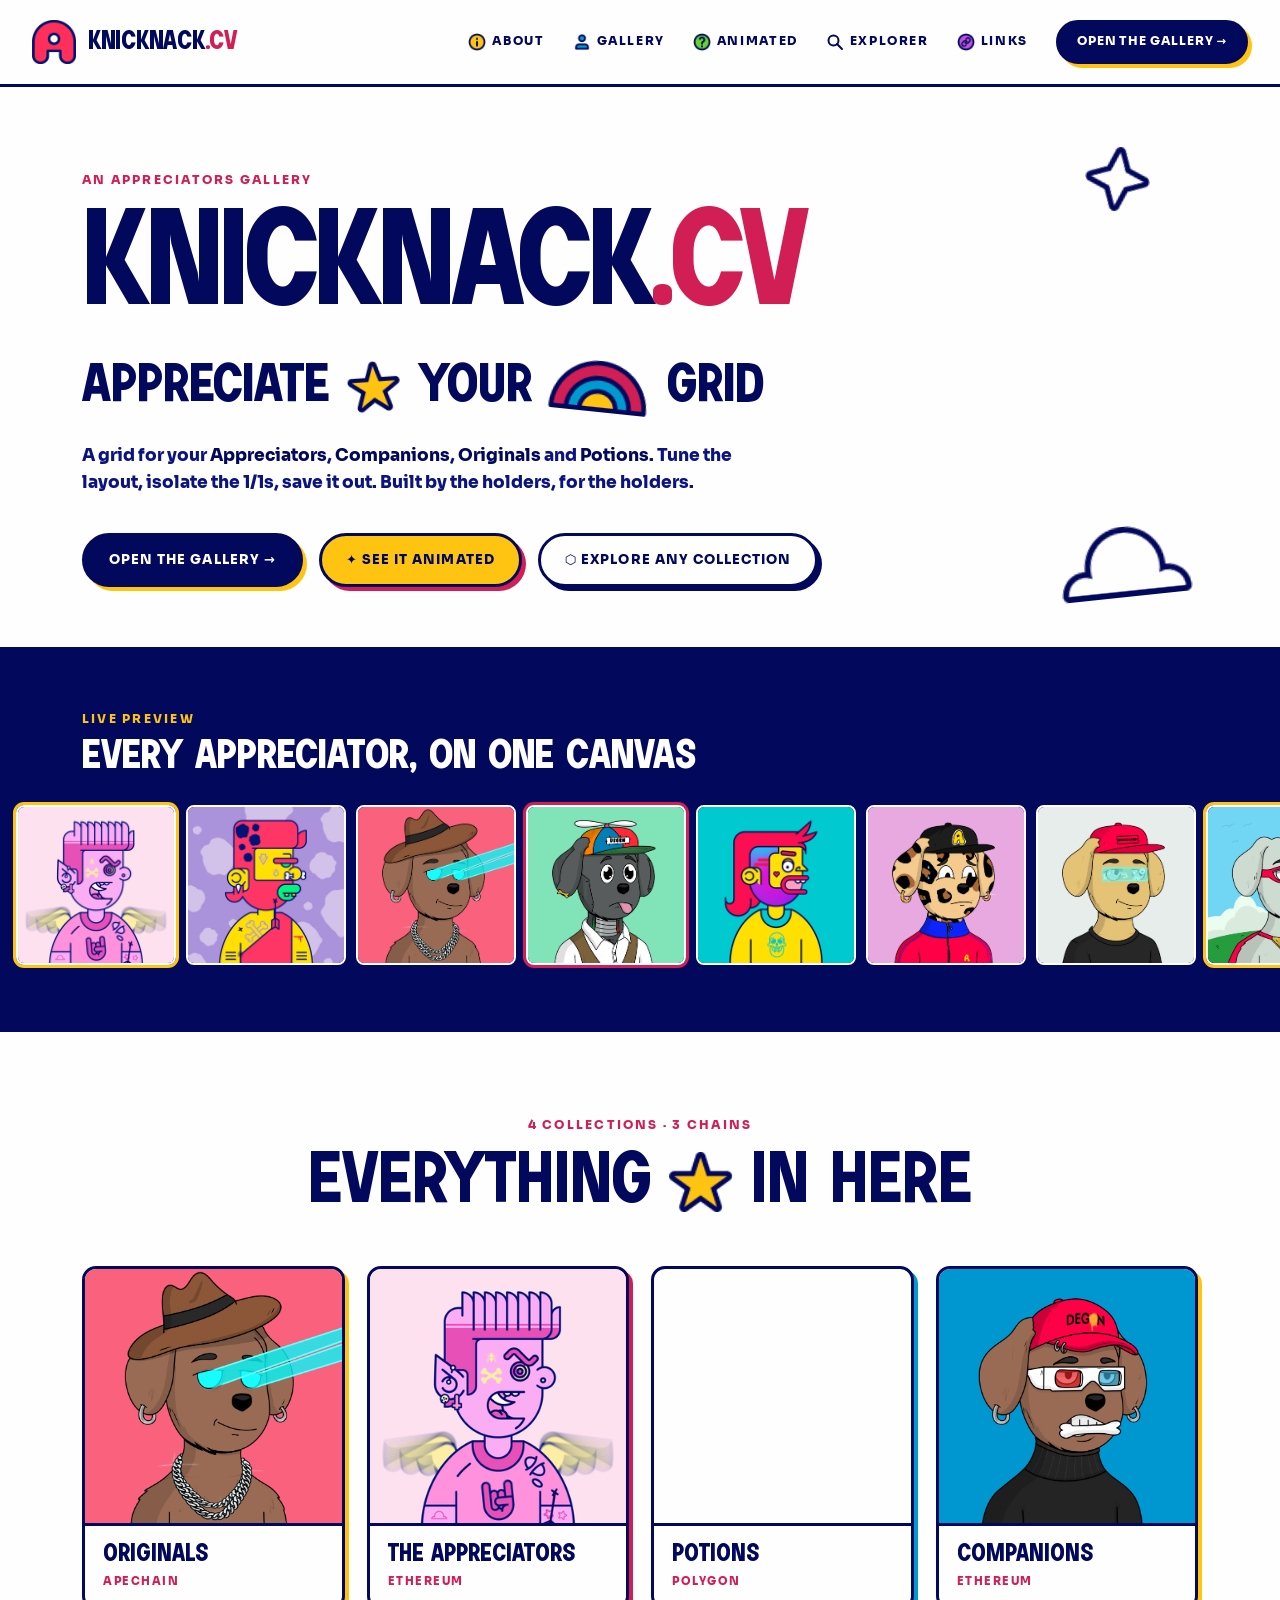
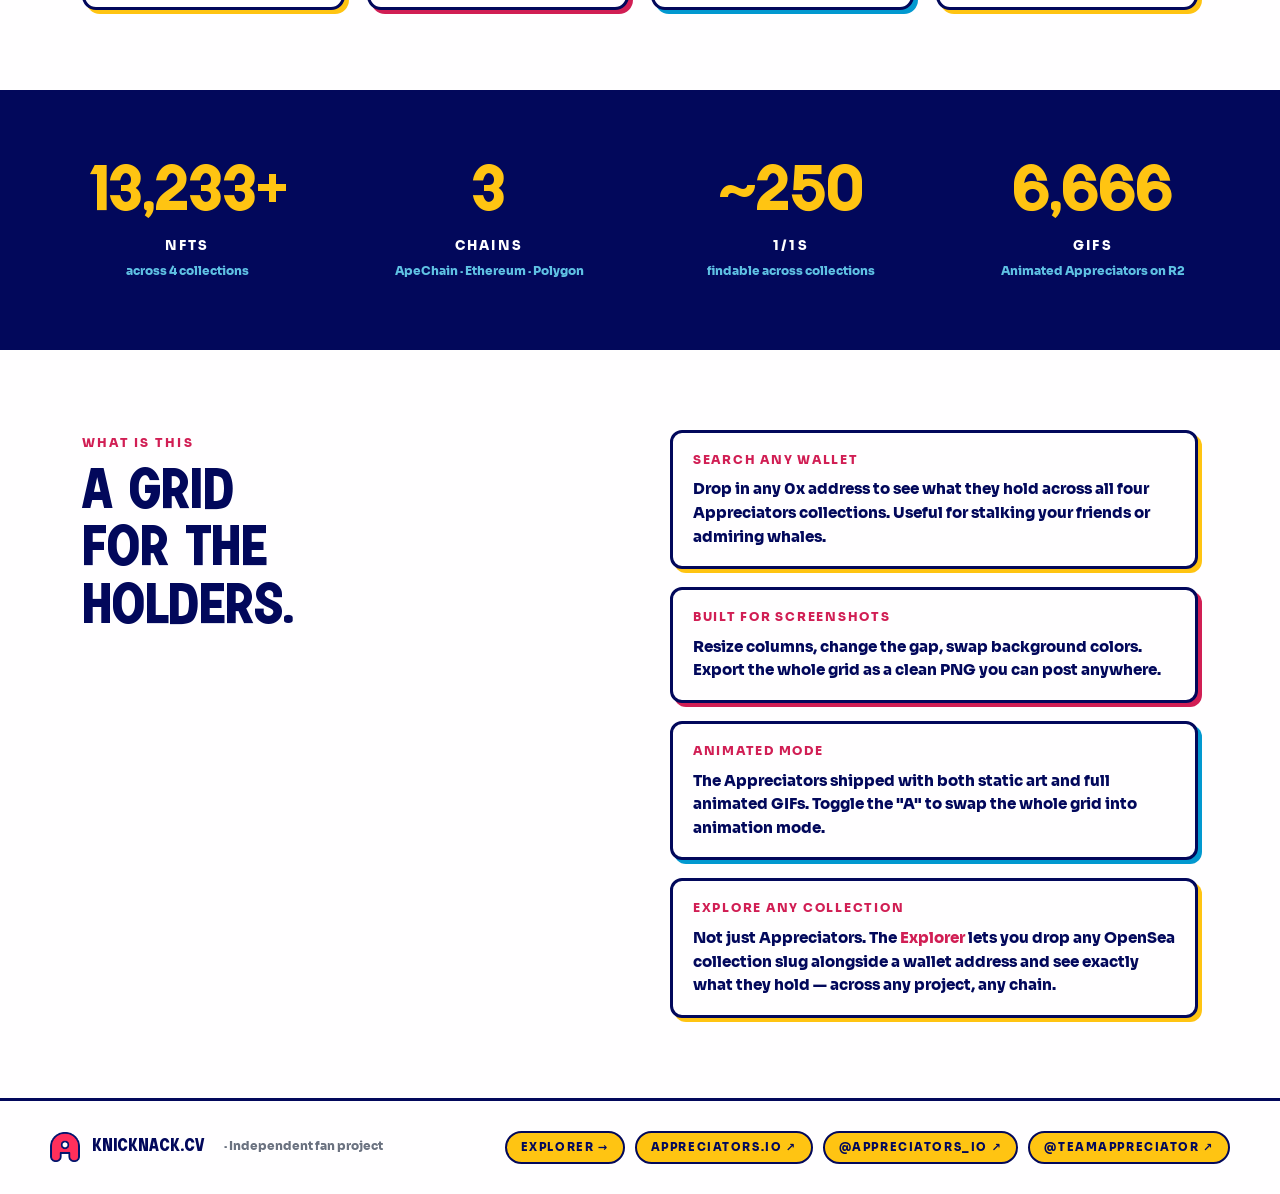
==== deploy/index.html @ 84bac40e "created explorer.html for any collection and now include the deploy folder" ====
<!DOCTYPE html>
<html lang="en">
<head>
  <meta charset="UTF-8">
  <meta name="viewport" content="width=device-width, initial-scale=1">
  <title>knicknack.cv — Appreciate Your Grid</title>
  <meta name="description" content="A grid for your Appreciators, Companions, Originals and Potions. Tune the layout, isolate the 1/1s, save it out.">
  <meta property="og:title" content="knicknack.cv — Appreciate Your Grid">
  <meta property="og:description" content="A community gallery for the Appreciators NFT collections, across ApeChain, Ethereum, and Polygon.">

  <link rel="stylesheet" href="colors_and_type.css">

  <style>
    :root {
      --navy:        #02085b;
      --navy-soft:   #0a1380;
      --sky:         #0299d0;
      --sky-soft:    #5fc1e3;
      --yellow:      #ffc412;
      --yellow-soft: #ffe07a;
      --magenta:     #d11e54;
      --magenta-soft:#e36488;
      --green:       #64d32e;
      --cream:       #fffeff;
      --white:       #ffffff;
      --grey-100:    #f3f4f6;
      --grey-200:    #e5e7eb;
      --grey-400:    #9ca3af;
      --grey-600:    #6b7280;

      --sh:     4px 4px 0 0 var(--navy);
      --sh-yel: 4px 4px 0 0 var(--yellow);
      --sh-mag: 4px 4px 0 0 var(--magenta);
      --sh-sky: 4px 4px 0 0 var(--sky);
      --sh-lg:  6px 6px 0 0 var(--navy);
    }

    *, *::before, *::after { box-sizing: border-box; margin: 0; padding: 0; }
    html { scroll-behavior: smooth; }
    body {
      background: var(--cream);
      color: var(--navy);
      font-family: var(--font-body);
      font-weight: 500;
      line-height: 1.5;
      min-height: 100vh;
    }
    img { display: block; max-width: 100%; }

    /* ── Sticker button ─────────────────────────────── */
    .sticker-btn {
      display: inline-flex; align-items: center; gap: 8px;
      padding: 14px 24px;
      border-radius: 999px;
      border: 3px solid var(--navy);
      font-family: var(--font-body);
      font-size: 0.82rem;
      font-weight: 800;
      letter-spacing: 0.08em;
      text-transform: uppercase;
      cursor: pointer;
      text-decoration: none;
      transition: transform 0.12s, box-shadow 0.12s;
      white-space: nowrap;
    }
    .sticker-btn--navy {
      background: var(--navy);
      color: var(--cream);
      box-shadow: var(--sh-yel);
    }
    .sticker-btn--navy:hover {
      transform: translate(-2px, -2px);
      box-shadow: 6px 6px 0 0 var(--yellow);
    }
    .sticker-btn--yellow {
      background: var(--yellow);
      color: var(--navy);
      box-shadow: var(--sh-mag);
    }
    .sticker-btn--yellow:hover {
      transform: translate(-2px, -2px);
      box-shadow: 6px 6px 0 0 var(--magenta);
    }
    .sticker-btn--cream {
      background: var(--cream);
      color: var(--navy);
      box-shadow: var(--sh);
    }
    .sticker-btn--cream:hover {
      transform: translate(-2px, -2px);
      box-shadow: 6px 6px 0 0 var(--navy);
    }

    .eyebrow {
      display: inline-block;
      font-family: var(--font-body);
      font-weight: 800;
      font-size: 0.78rem;
      letter-spacing: 0.18em;
      text-transform: uppercase;
      color: var(--magenta);
    }
    .eyebrow--yellow { color: var(--yellow); }
    .eyebrow--sky    { color: var(--sky); }

    /* ── NAV ────────────────────────────────────────── */
    .nav {
      padding: 20px 32px;
      display: flex; align-items: center; justify-content: space-between;
      border-bottom: 3px solid var(--navy);
      background: var(--cream);
      flex-wrap: wrap;
      gap: 16px;
      position: sticky;
      top: 0;
      z-index: 50;
    }
    .nav-brand { display: flex; align-items: center; gap: 12px; }
    .nav-brand img { width: 44px; height: 44px; }
    .nav-brand .wordmark {
      font-family: var(--font-display);
      font-weight: 700;
      font-size: 1.65rem;
      color: var(--navy);
      letter-spacing: -0.01em;
      line-height: 1;
    }
    .nav-brand .wordmark .accent { color: var(--magenta); }
    .nav-links {
      display: flex; align-items: center; gap: 28px;
      flex-wrap: wrap;
    }
    .nav-link {
      display: inline-flex; align-items: center; gap: 6px;
      color: var(--navy);
      font-family: var(--font-body);
      font-size: 0.72rem;
      font-weight: 800;
      letter-spacing: 0.14em;
      text-transform: uppercase;
      text-decoration: none;
      transition: color 0.12s;
    }
    .nav-link:hover { color: var(--magenta); }
    .nav-link img, .nav-link svg { width: 18px; height: 18px; }

    /* ── Section helper ─────────────────────────────── */
    .section {
      padding: 80px 32px;
      max-width: 1180px;
      margin: 0 auto;
    }

    /* ── HERO ───────────────────────────────────────── */
    .hero { position: relative; padding-bottom: 60px; }
    .sticker-bg {
      position: absolute;
      pointer-events: none;
      z-index: 0;
    }
    .sticker-bg--star {
      top: 60px; right: 80px;
      height: 64px;
      transform: rotate(8deg);
    }
    .sticker-bg--cloud {
      bottom: 50px; right: 40px;
      height: 70px;
      transform: rotate(-6deg);
    }
    .hero-content { position: relative; z-index: 1; }

    .hero h1 {
      font-family: var(--font-display);
      font-weight: 700;
      font-size: clamp(4rem, 13vw, 8.5rem);
      line-height: 0.9;
      letter-spacing: -0.025em;
      color: var(--navy);
      margin-top: 14px;
      max-width: 900px;
    }
    .hero h1 .accent { color: var(--magenta); }

    .hero-tagline {
      margin-top: 32px;
      display: flex; flex-wrap: wrap; align-items: center;
      gap: 0 18px; row-gap: 6px;
      font-family: var(--font-display);
      font-weight: 700;
      font-size: clamp(2rem, 4.5vw, 3.4rem);
      line-height: 1;
      color: var(--navy);
    }
    .hero-tagline img {
      height: clamp(34px, 4vw, 52px);
      width: auto;
      display: inline-block;
    }
    .hero-tagline img.rotated-neg { transform: rotate(-4deg); }
    .hero-tagline img.rotated-pos { transform: rotate(6deg); }

    .hero-lede {
      margin-top: 28px;
      font-family: var(--font-body);
      font-size: 1.08rem;
      max-width: 680px;
      line-height: 1.6;
      font-weight: 500;
      color: var(--navy-soft);
    }
    .hero-lede strong { color: var(--navy); font-weight: 800; }

    .hero-ctas {
      margin-top: 36px;
      display: flex; gap: 16px; flex-wrap: wrap;
    }

    /* ── DARK MARQUEE ───────────────────────────────── */
    .marquee-band {
      background: var(--navy);
      padding: 56px 0 64px;
      position: relative;
      overflow: hidden;
      border-top: 3px solid var(--navy);
      border-bottom: 3px solid var(--navy);
    }
    .marquee-band .heading-row {
      max-width: 1180px;
      margin: 0 auto 28px;
      padding: 0 32px;
    }
    .marquee-band h2 {
      font-family: var(--font-display);
      font-weight: 700;
      font-size: clamp(1.8rem, 3.4vw, 2.6rem);
      line-height: 1;
      color: var(--cream);
      margin-top: 6px;
    }
    .marquee-band h2 em {
      font-style: normal;
      color: var(--yellow);
    }
    .marquee-track {
      display: flex;
      gap: 10px;
      animation: marquee 40s linear infinite;
      width: max-content;
      padding: 0 16px;
    }
    .marquee-track img {
      width: 160px; height: 160px;
      object-fit: cover;
      flex-shrink: 0;
      border-radius: 8px;
      border: 2px solid var(--cream);
    }
    .marquee-track img.highlight {
      box-shadow: 0 0 0 3px var(--yellow);
    }
    .marquee-track img.highlight-magenta {
      box-shadow: 0 0 0 3px var(--magenta);
    }
    @keyframes marquee {
      from { transform: translateX(0); }
      to   { transform: translateX(-50%); }
    }

    /* ── COLLECTIONS SECTION ────────────────────────── */
    .collections-heading {
      text-align: center; margin-bottom: 48px;
    }
    .collections-title {
      margin-top: 10px;
      display: flex; flex-wrap: wrap; align-items: center; justify-content: center;
      gap: 0 18px;
      font-family: var(--font-display);
      font-weight: 700;
      font-size: clamp(2.6rem, 6vw, 4.5rem);
      line-height: 1;
      color: var(--navy);
    }
    .collections-title img {
      height: clamp(44px, 5vw, 60px);
      width: auto;
    }
    .collections-grid {
      display: grid;
      grid-template-columns: repeat(4, 1fr);
      gap: 22px;
    }
    .coll-card {
      display: block;
      background: var(--cream);
      border: 3px solid var(--navy);
      border-radius: 14px;
      overflow: hidden;
      cursor: pointer;
      text-decoration: none;
      transition: transform 0.18s, box-shadow 0.18s;
    }
    .coll-card:nth-child(1) { box-shadow: var(--sh-yel); }
    .coll-card:nth-child(2) { box-shadow: var(--sh-mag); }
    .coll-card:nth-child(3) { box-shadow: var(--sh-sky); }
    .coll-card:nth-child(4) { box-shadow: var(--sh-yel); }
    .coll-card:hover {
      transform: translate(-3px, -3px);
    }
    .coll-card:nth-child(1):hover { box-shadow: 7px 7px 0 0 var(--yellow); }
    .coll-card:nth-child(2):hover { box-shadow: 7px 7px 0 0 var(--magenta); }
    .coll-card:nth-child(3):hover { box-shadow: 7px 7px 0 0 var(--sky); }
    .coll-card:nth-child(4):hover { box-shadow: 7px 7px 0 0 var(--yellow); }

    .coll-card .thumb {
      width: 100%; aspect-ratio: 1 / 1;
      object-fit: cover;
      display: block;
      display: block;
      border-bottom: 3px solid var(--navy);
    }
    .coll-card-body { padding: 16px 18px 18px; }
    .coll-card .name {
      font-family: var(--font-display);
      font-weight: 700;
      font-size: 1.55rem;
      color: var(--navy);
      line-height: 1;
    }
    .coll-card .chain {
      margin-top: 6px;
      font-family: var(--font-body);
      font-weight: 800;
      font-size: 0.68rem;
      letter-spacing: 0.14em;
      text-transform: uppercase;
      color: var(--magenta);
    }

    /* ── STATS BAND ─────────────────────────────────── */
    .stats-band {
      background: var(--navy);
      padding: 70px 32px;
      color: var(--cream);
    }
    .stats-grid {
      max-width: 1180px;
      margin: 0 auto;
      display: grid;
      grid-template-columns: repeat(4, 1fr);
      gap: 28px;
    }
    .stat {
      text-align: center;
    }
    .stat .num {
      font-family: var(--font-display);
      font-weight: 700;
      font-size: clamp(2.6rem, 5vw, 4rem);
      color: var(--yellow);
      line-height: 1;
    }
    .stat .label {
      margin-top: 12px;
      font-family: var(--font-body);
      font-weight: 800;
      font-size: 0.82rem;
      letter-spacing: 0.16em;
      text-transform: uppercase;
      color: var(--cream);
    }
    .stat .sub {
      margin-top: 6px;
      font-family: var(--font-body);
      font-size: 0.75rem;
      color: var(--sky-soft);
      font-weight: 600;
    }

    /* ── ABOUT BLOCK ────────────────────────────────── */
    .about-block {
      max-width: 1180px;
      margin: 0 auto;
      padding: 80px 32px;
      display: grid;
      grid-template-columns: 1fr 1fr;
      gap: 60px;
      align-items: start;
    }
    .about-block h2 {
      font-family: var(--font-display);
      font-weight: 700;
      font-size: clamp(2.4rem, 5vw, 3.6rem);
      line-height: 1;
      color: var(--navy);
      margin-top: 10px;
    }
    .about-points {
      display: flex; flex-direction: column; gap: 18px;
    }
    .about-point {
      background: var(--cream);
      border: 3px solid var(--navy);
      border-radius: 12px;
      padding: 18px 20px;
      box-shadow: var(--sh-yel);
    }
    .about-point:nth-child(2) { box-shadow: var(--sh-mag); }
    .about-point:nth-child(3) { box-shadow: var(--sh-sky); }

    .about-point h3 {
      font-family: var(--font-body);
      font-weight: 800;
      font-size: 0.78rem;
      letter-spacing: 0.14em;
      text-transform: uppercase;
      color: var(--magenta);
    }
    .about-point p {
      margin-top: 8px;
      font-family: var(--font-body);
      font-size: 0.95rem;
      line-height: 1.55;
      font-weight: 500;
      color: var(--navy);
    }

    /* ── FOOTER ─────────────────────────────────────── */
    .footer {
      background: var(--cream);
      padding: 30px 32px;
      border-top: 3px solid var(--navy);
    }
    .footer-inner {
      max-width: 1180px;
      margin: 0 auto;
      display: flex; align-items: center; justify-content: space-between;
      flex-wrap: wrap; gap: 16px;
    }
    .footer-brand {
      display: flex; align-items: center; gap: 12px;
    }
    .footer-brand img { width: 30px; height: 30px; }
    .footer-brand .wordmark {
      font-family: var(--font-display);
      font-weight: 700;
      font-size: 1.15rem;
      color: var(--navy);
    }
    .footer-brand .small {
      font-family: var(--font-body);
      font-size: 0.72rem;
      color: var(--grey-600);
      margin-left: 8px;
      font-weight: 600;
    }
    .footer-links {
      display: flex; gap: 10px; flex-wrap: wrap;
    }
    .footer-link {
      font-family: var(--font-body);
      font-size: 0.7rem;
      font-weight: 800;
      letter-spacing: 0.14em;
      text-transform: uppercase;
      color: var(--navy);
      background: var(--yellow);
      border: 2px solid var(--navy);
      border-radius: 999px;
      padding: 6px 14px;
      text-decoration: none;
      transition: transform 0.12s, box-shadow 0.12s;
    }
    .footer-link:hover {
      transform: translate(-1px, -1px);
      box-shadow: 2px 2px 0 0 var(--navy);
    }

    /* ── Responsive ─────────────────────────────────── */
    @media (max-width: 900px) {
      .collections-grid { grid-template-columns: repeat(2, 1fr); }
      .stats-grid { grid-template-columns: repeat(2, 1fr); }
      .about-block { grid-template-columns: 1fr; gap: 36px; padding: 60px 24px; }
      .section { padding: 60px 24px; }
      .nav { padding: 16px 20px; }
      .nav-links { gap: 18px; }
      .sticker-bg--star { right: 24px; height: 48px; }
      .sticker-bg--cloud { right: 16px; bottom: 24px; height: 50px; }
    }
    @media (max-width: 560px) {
      .collections-grid { grid-template-columns: 1fr; }
      .nav-link span { display: none; }
      .nav-link img, .nav-link svg { width: 22px; height: 22px; }
      .footer-inner { flex-direction: column; align-items: flex-start; }
    }
  </style>
</head>
<body>

<!-- ── NAV ── -->
<nav class="nav">
  <div class="nav-brand">
    <img src="a-logo.png" alt="A logo">
    <div class="wordmark">knicknack<span class="accent">.cv</span></div>
  </div>
  <div class="nav-links">
    <a class="nav-link" href="#about">
      <img src="assets/icons/Info.png" alt=""><span>About</span>
    </a>
    <a class="nav-link" href="gallery.html">
      <img src="assets/icons/User.png" alt=""><span>Gallery</span>
    </a>
    <a class="nav-link" href="animated.html">
      <img src="assets/icons/Help.png" alt=""><span>Animated</span>
    </a>
    <a class="nav-link" href="explorer.html">
      <svg viewBox="0 0 18 18" fill="none" stroke="currentColor" stroke-width="2" stroke-linecap="round" stroke-linejoin="round" aria-hidden="true"><circle cx="7.5" cy="7.5" r="5"/><path d="M11 11 L16 16"/></svg><span>Explorer</span>
    </a>
    <a class="nav-link" href="#links">
      <img src="assets/icons/Link.png" alt=""><span>Links</span>
    </a>
    <a class="sticker-btn sticker-btn--navy" href="gallery.html" style="padding: 10px 18px; font-size: 0.72rem;">
      Open the Gallery →
    </a>
  </div>
</nav>

<!-- ── HERO ── -->
<section class="section hero">
  <img src="assets/four-star.png" alt="" class="sticker-bg sticker-bg--star">
  <img src="assets/cloud.png" alt="" class="sticker-bg sticker-bg--cloud">

  <div class="hero-content">
    <span class="eyebrow">An Appreciators Gallery</span>
    <h1>knicknack<span class="accent">.cv</span></h1>
    <div class="hero-tagline">
      <span>APPRECIATE</span>
      <img src="assets/yellow-star.png" alt="star" class="rotated-neg">
      <span>YOUR</span>
      <img src="assets/rainbow.png" alt="rainbow" class="rotated-pos">
      <span>GRID</span>
    </div>
    <p class="hero-lede">
      A grid for your <strong>Appreciators</strong>, <strong>Companions</strong>, <strong>Originals</strong> and <strong>Potions</strong>. Tune the layout, isolate the 1/1s, save it out. Built by the holders, for the holders.
    </p>
    <div class="hero-ctas">
      <a class="sticker-btn sticker-btn--navy" href="gallery.html">Open the gallery →</a>
      <a class="sticker-btn sticker-btn--yellow" href="animated.html">✦ See it animated</a>
      <a class="sticker-btn sticker-btn--cream" href="explorer.html">⬡ Explore any collection</a>
    </div>
  </div>
</section>

<!-- ── DARK MARQUEE ── -->
<div class="marquee-band">
  <div class="heading-row">
    <span class="eyebrow eyebrow--yellow">Live preview</span>
    <h2>Every Appreciator, on one canvas</h2>
  </div>
  <div class="marquee-track">
    <!-- Set 1 -->
    <img src="assets/gallery-1/1.gif" alt="" class="highlight">
    <img src="assets/gallery-1/2.gif" alt="">
    <img src="assets/gallery-1/one.png" alt="">
    <img src="assets/gallery-1/two.png" alt="" class="highlight-magenta">
    <img src="assets/gallery-1/6.gif" alt="">
    <img src="assets/gallery-1/three.png" alt="">
    <img src="assets/gallery-1/four.png" alt="">
    <img src="assets/gallery-1/five.png" alt="" class="highlight">
    <img src="assets/gallery-1/six.jpg" alt="">
    <img src="assets/gallery-1/seven.jpg" alt="">
    <img src="assets/gallery-1/eight.png" alt="">
    <img src="assets/gallery-1/nine.png" alt="">
    <img src="assets/gallery-1/ten.png" alt="">
    <!-- Set 2 (duplicate for seamless loop) -->
    <img src="assets/gallery-1/1.gif" alt="" aria-hidden="true">
    <img src="assets/gallery-1/2.gif" alt="" aria-hidden="true">
    <img src="assets/gallery-1/one.png" alt="" aria-hidden="true">
    <img src="assets/gallery-1/two.png" alt="" aria-hidden="true">
    <img src="assets/gallery-1/6.gif" alt="" aria-hidden="true">
    <img src="assets/gallery-1/three.png" alt="" aria-hidden="true">
    <img src="assets/gallery-1/four.png" alt="" aria-hidden="true">
    <img src="assets/gallery-1/five.png" alt="" aria-hidden="true">
    <img src="assets/gallery-1/six.jpg" alt="" aria-hidden="true">
    <img src="assets/gallery-1/seven.jpg" alt="" aria-hidden="true">
    <img src="assets/gallery-1/eight.png" alt="" aria-hidden="true">
    <img src="assets/gallery-1/nine.png" alt="" aria-hidden="true">
    <img src="assets/gallery-1/ten.png" alt="" aria-hidden="true">
  </div>
</div>

<!-- ── 4 COLLECTIONS ── -->
<section class="section">
  <div class="collections-heading">
    <span class="eyebrow">4 collections · 3 chains</span>
    <div class="collections-title">
      <span>EVERYTHING</span>
      <img src="assets/star.png" alt="">
      <span>IN HERE</span>
    </div>
  </div>
  <div class="collections-grid">
    <a class="coll-card" href="gallery.html">
      <img class="thumb" src="assets/gallery-1/one.png" alt="">
      <div class="coll-card-body">
        <div class="name">Originals</div>
        <div class="chain">ApeChain</div>
      </div>
    </a>
    <a class="coll-card" href="gallery.html">
      <img class="thumb" src="assets/gallery-1/1.gif" alt="">
      <div class="coll-card-body">
        <div class="name">The Appreciators</div>
        <div class="chain">Ethereum</div>
      </div>
    </a>
    <a class="coll-card" href="gallery.html">
      <video class="thumb" src="assets/gallery-1/potions.mp4" autoplay muted loop playsinline preload="auto" aria-hidden="true"></video>
      <div class="coll-card-body">
        <div class="name">Potions</div>
        <div class="chain">Polygon</div>
      </div>
    </a>
    <a class="coll-card" href="gallery.html">
      <img class="thumb" src="assets/gallery-1/companion-0747.png" alt="">
      <div class="coll-card-body">
        <div class="name">Companions</div>
        <div class="chain">Ethereum</div>
      </div>
    </a>
  </div>
</section>

<!-- ── STATS BAND ── -->
<div class="stats-band">
  <div class="stats-grid">
    <div class="stat">
      <div class="num">13,233+</div>
      <div class="label">NFTs</div>
      <div class="sub">across 4 collections</div>
    </div>
    <div class="stat">
      <div class="num">3</div>
      <div class="label">Chains</div>
      <div class="sub">ApeChain · Ethereum · Polygon</div>
    </div>
    <div class="stat">
      <div class="num">~250</div>
      <div class="label">1/1s</div>
      <div class="sub">findable across collections</div>
    </div>
    <div class="stat">
      <div class="num">6,666</div>
      <div class="label">GIFs</div>
      <div class="sub">Animated Appreciators on R2</div>
    </div>
  </div>
</div>

<!-- ── ABOUT ── -->
<div class="about-block" id="about">
  <div>
    <span class="eyebrow">What is this</span>
    <h2>A grid<br>for the<br>holders.</h2>
  </div>
  <div class="about-points">
    <div class="about-point">
      <h3>Search any wallet</h3>
      <p>Drop in any 0x address to see what they hold across all four Appreciators collections. Useful for stalking your friends or admiring whales.</p>
    </div>
    <div class="about-point">
      <h3>Built for screenshots</h3>
      <p>Resize columns, change the gap, swap background colors. Export the whole grid as a clean PNG you can post anywhere.</p>
    </div>
    <div class="about-point">
      <h3>Animated mode</h3>
      <p>The Appreciators shipped with both static art and full animated GIFs. Toggle the &quot;A&quot; to swap the whole grid into animation mode.</p>
    </div>
    <div class="about-point">
      <h3>Explore any collection</h3>
      <p>Not just Appreciators. The <a href="explorer.html" style="color:var(--magenta);font-weight:800;text-decoration:none">Explorer</a> lets you drop any OpenSea collection slug alongside a wallet address and see exactly what they hold — across any project, any chain.</p>
    </div>
  </div>
</div>

<!-- ── FOOTER ── -->
<footer class="footer" id="links">
  <div class="footer-inner">
    <div class="footer-brand">
      <img src="a-logo.png" alt="">
      <div class="wordmark">knicknack.cv</div>
      <span class="small">· Independent fan project</span>
    </div>
    <div class="footer-links">
      <a class="footer-link" href="explorer.html">Explorer →</a>
      <a class="footer-link" href="https://appreciators.io" target="_blank" rel="noopener">Appreciators.io ↗</a>
      <a class="footer-link" href="https://x.com/Appreciators_IO" target="_blank" rel="noopener">@Appreciators_IO ↗</a>
      <a class="footer-link" href="https://x.com/TeamAppreciator" target="_blank" rel="noopener">@TeamAppreciator ↗</a>
    </div>
  </div>
</footer>

</body>
</html>
---- deploy/colors_and_type.css ----
/* ============================================================
   APPRECIATORS — Colors & Type
   Tokens lifted from https://www.appreciators.io/
   ============================================================ */

/* -- Fonts ----------------------------------------------------- */
@font-face {
  font-family: "Soria";
  src: url("./fonts/Soria-Bold.ttf") format("truetype");
  font-weight: 700;
  font-style: normal;
  font-display: swap;
}
@font-face {
  font-family: "Sora";
  src: url("./fonts/Sora-ExtraBold.ttf") format("truetype");
  font-weight: 800;
  font-style: normal;
  font-display: swap;
}
/* Sora regular fallback via Google for body weights the site itself doesn't ship. */
@import url("https://fonts.googleapis.com/css2?family=Sora:wght@400;500;600;700;800&display=swap");

:root {
  /* -------- Brand color palette ------------------------------- */
  --app-navy:        #02085b;  /* primary ink / borders          */
  --app-sky:         #0299d0;  /* the recognisable sky/cyan blue */
  --app-yellow:      #ffc412;  /* highlight / fills              */
  --app-magenta:     #d11e54;  /* hot pink "appreciate" accent   */
  --app-green:       #64d32e;  /* lime — used sparingly          */
  --app-cream:       #fffeff;  /* page background (off-white)    */
  --app-black:       #000000;
  --app-white:       #ffffff;

  /* Tonal / supporting (oklch-harmonized) */
  --app-navy-soft:   #0a1380;
  --app-sky-soft:    #5fc1e3;
  --app-yellow-soft: #ffe07a;
  --app-magenta-soft:#e36488;
  --app-grey-100:    #f3f4f6;
  --app-grey-200:    #e5e7eb;
  --app-grey-400:    #9ca3af;
  --app-grey-600:    #6b7280;

  /* -------- Semantic colors ----------------------------------- */
  --fg-1: var(--app-navy);          /* primary text                */
  --fg-2: #1a2270;                  /* secondary text              */
  --fg-3: var(--app-grey-600);      /* muted / meta                */
  --fg-inverse: var(--app-cream);   /* text on navy                */
  --link: var(--app-sky);
  --link-hover: var(--app-navy);

  --bg-page:   var(--app-cream);
  --bg-card:   var(--app-white);
  --bg-navy:   var(--app-navy);
  --bg-sky:    var(--app-sky);
  --bg-yellow: var(--app-yellow);
  --bg-magenta:var(--app-magenta);
  --bg-green:  var(--app-green);

  --border:        var(--app-navy);
  --border-thick:  3px;        /* hand-drawn-feel chunky border   */
  --border-medium: 2px;
  --border-thin:   1px;

  /* -------- Type families ------------------------------------- */
  --font-display: "Soria", "DM Serif Display", "Times New Roman", serif;
  --font-body:    "Sora", ui-sans-serif, system-ui, -apple-system, "Segoe UI",
                  Roboto, "Helvetica Neue", Arial, sans-serif;
  --font-mono:    ui-monospace, "SF Mono", Menlo, Monaco, Consolas,
                  "Liberation Mono", "Courier New", monospace;

  /* -------- Type scale (matches site's tw tokens) ------------- */
  --fs-xs:  0.75rem;   /* 12 */
  --fs-sm:  0.875rem;  /* 14 */
  --fs-base:1rem;      /* 16 */
  --fs-lg:  1.125rem;  /* 18 */
  --fs-xl:  1.25rem;   /* 20 */
  --fs-2xl: 1.5rem;    /* 24 */
  --fs-3xl: 1.875rem;  /* 30 */
  --fs-4xl: 2.25rem;   /* 36 */
  --fs-5xl: 3rem;      /* 48 */
  --fs-6xl: 4rem;      /* 64 */
  --fs-display: clamp(3rem, 8vw, 7.5rem);

  /* -------- Radii --------------------------------------------- */
  --r-sm: 6px;
  --r-md: 12px;
  --r-lg: 20px;
  --r-pill: 999px;

  /* -------- Spacing (4-pt scale, mirrors tw) ------------------ */
  --sp-1: 0.25rem;
  --sp-2: 0.5rem;
  --sp-3: 0.75rem;
  --sp-4: 1rem;
  --sp-5: 1.25rem;
  --sp-6: 1.5rem;
  --sp-8: 2rem;
  --sp-10: 2.5rem;
  --sp-12: 3rem;
  --sp-16: 4rem;
  --sp-20: 5rem;

  /* -------- Shadows / chunky drop ----------------------------- */
  /* Hard "sticker" shadow — no blur, navy offset, very Appreciators.*/
  --shadow-sticker:        4px 4px 0 0 var(--app-navy);
  --shadow-sticker-lg:     6px 6px 0 0 var(--app-navy);
  --shadow-sticker-yellow: 4px 4px 0 0 var(--app-yellow);
  --shadow-sticker-magenta:4px 4px 0 0 var(--app-magenta);
  --shadow-soft:           0 10px 30px -10px rgba(2,8,91,.25);
}

/* ============================================================
   Semantic typography classes
   ============================================================ */

html, body { background: var(--bg-page); color: var(--fg-1); }
body { font-family: var(--font-body); font-weight: 500; line-height: 1.5; }

.app-display, h1.app, .h1 {
  font-family: var(--font-display);
  font-weight: 700;
  font-size: var(--fs-display);
  line-height: 0.95;
  letter-spacing: -0.01em;
  color: var(--fg-1);
}
.app-h2, h2.app, .h2 {
  font-family: var(--font-display);
  font-weight: 700;
  font-size: clamp(2.25rem, 5vw, 4.5rem);
  line-height: 1;
  color: var(--fg-1);
}
.app-h3, h3.app, .h3 {
  font-family: var(--font-display);
  font-weight: 700;
  font-size: var(--fs-3xl);
  line-height: 1.05;
  color: var(--fg-1);
}
.app-eyebrow {
  font-family: var(--font-body);
  font-weight: 800;
  font-size: var(--fs-sm);
  letter-spacing: 0.16em;
  text-transform: uppercase;
  color: var(--app-magenta);
}
.app-label {
  font-family: var(--font-body);
  font-weight: 800;
  font-size: var(--fs-sm);
  letter-spacing: 0.08em;
  text-transform: uppercase;
}
.app-body, p.app {
  font-family: var(--font-body);
  font-weight: 500;
  font-size: var(--fs-base);
  line-height: 1.55;
  color: var(--fg-1);
}
.app-caption {
  font-family: var(--font-body);
  font-weight: 600;
  font-size: var(--fs-xs);
  letter-spacing: 0.04em;
  text-transform: uppercase;
  color: var(--fg-3);
}
.app-mono {
  font-family: var(--font-mono);
  font-size: var(--fs-sm);
  color: var(--fg-1);
}

/* Headline word-stamp: a navy chunk inline that scales with the headline */
.app-stamp {
  display: inline-block;
  background: var(--app-navy);
  color: var(--app-cream);
  padding: 0.05em 0.35em;
  border-radius: 0.18em;
  transform: rotate(-2deg);
}
.app-stamp--yellow { background: var(--app-yellow); color: var(--app-navy); }
.app-stamp--sky    { background: var(--app-sky);    color: var(--app-cream); }
.app-stamp--magenta{ background: var(--app-magenta);color: var(--app-cream); }
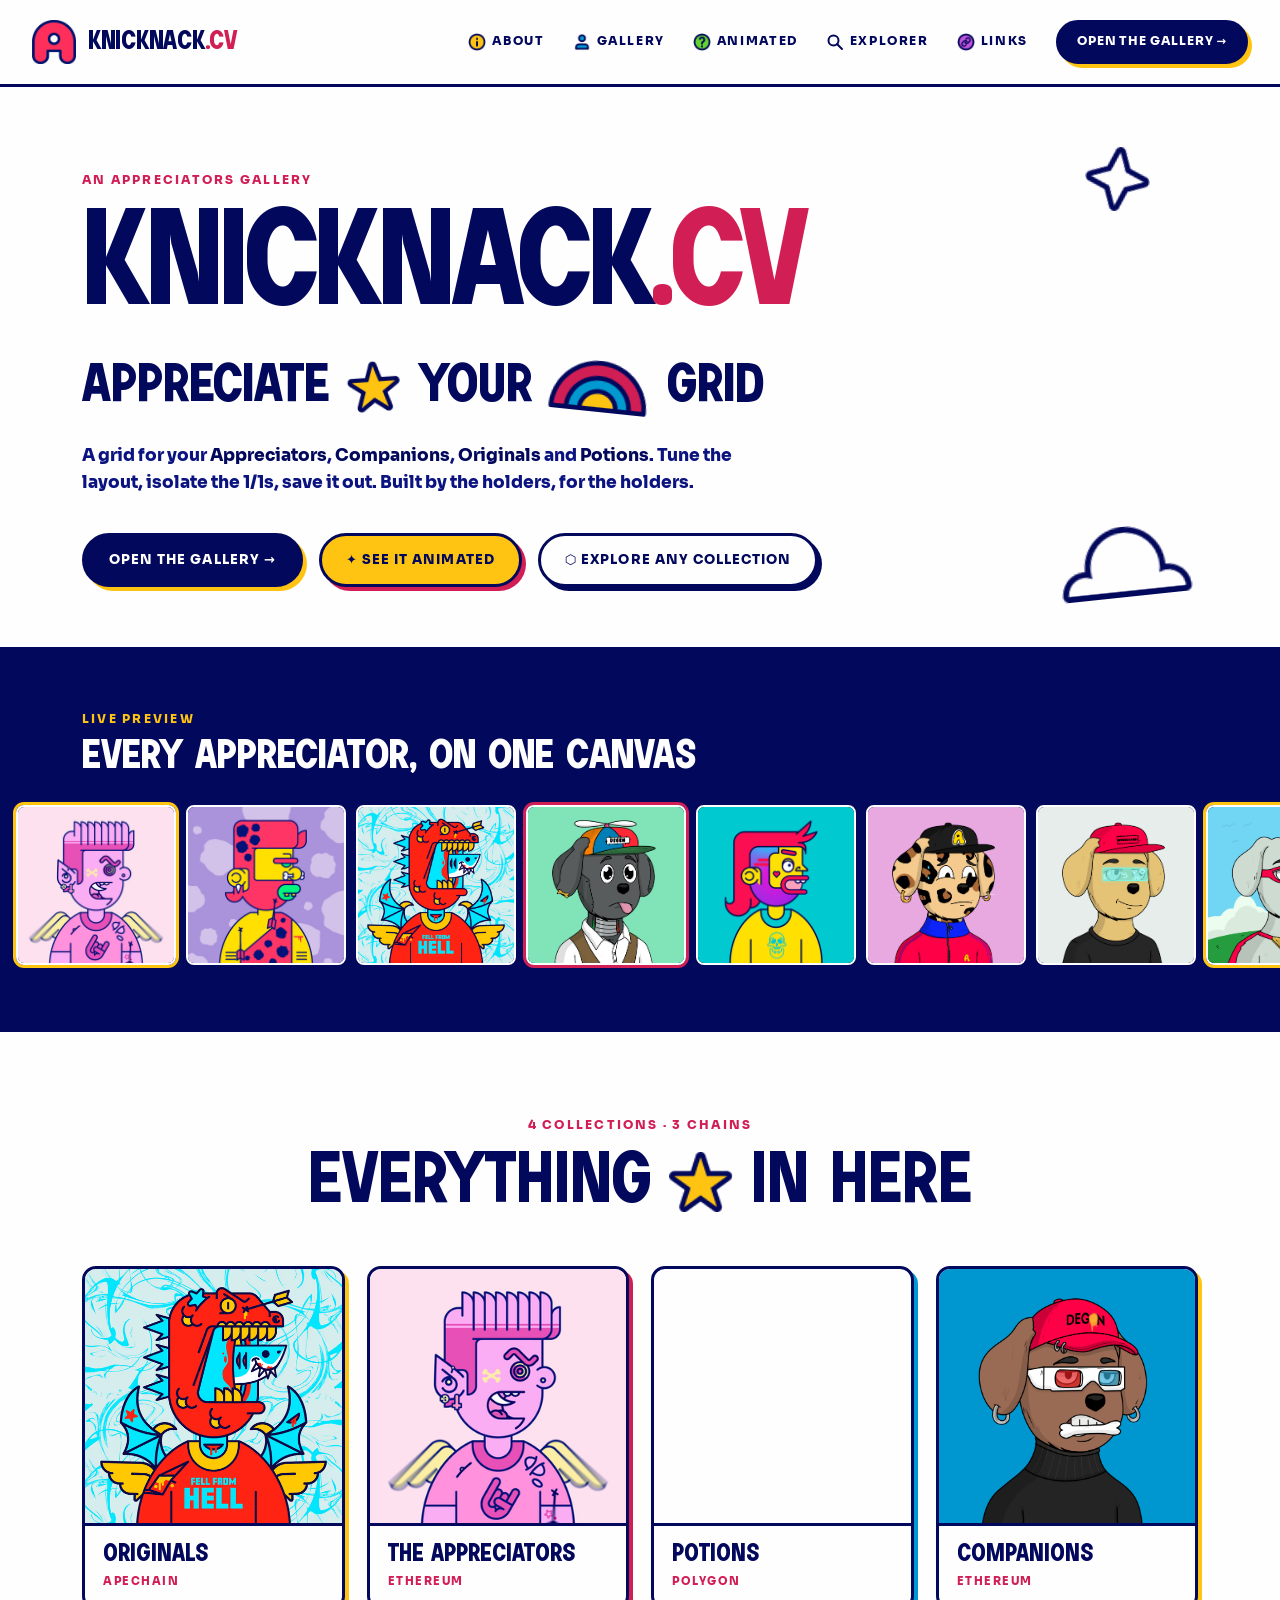
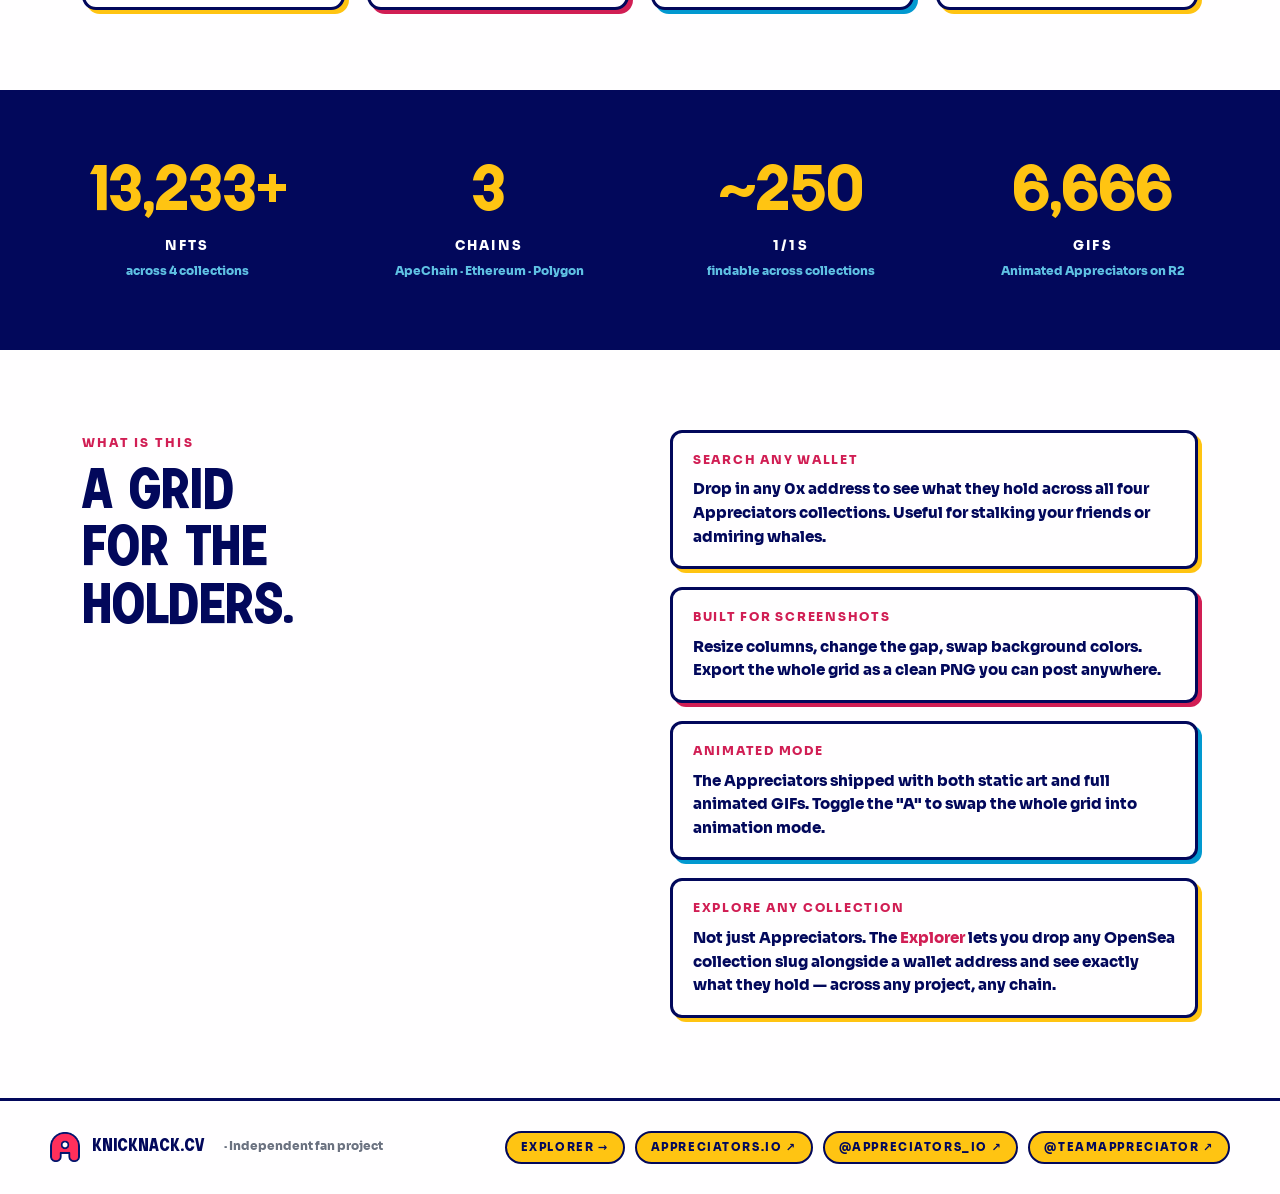
==== commit bff1e373: "updated header icon" ====
--- a/deploy/index.html
+++ b/deploy/index.html
@@ -2,6 +2,8 @@
 <html lang="en">
 <head>
   <meta charset="UTF-8">
+  <link rel="icon" type="image/png" href="/assets/a-logo-head.png" />
+  <link rel="apple-touch-icon" href="/assets/a-logo-head.png" />
   <meta name="viewport" content="width=device-width, initial-scale=1">
   <title>knicknack.cv — Appreciate Your Grid</title>
   <meta name="description" content="A grid for your Appreciators, Companions, Originals and Potions. Tune the layout, isolate the 1/1s, save it out.">
